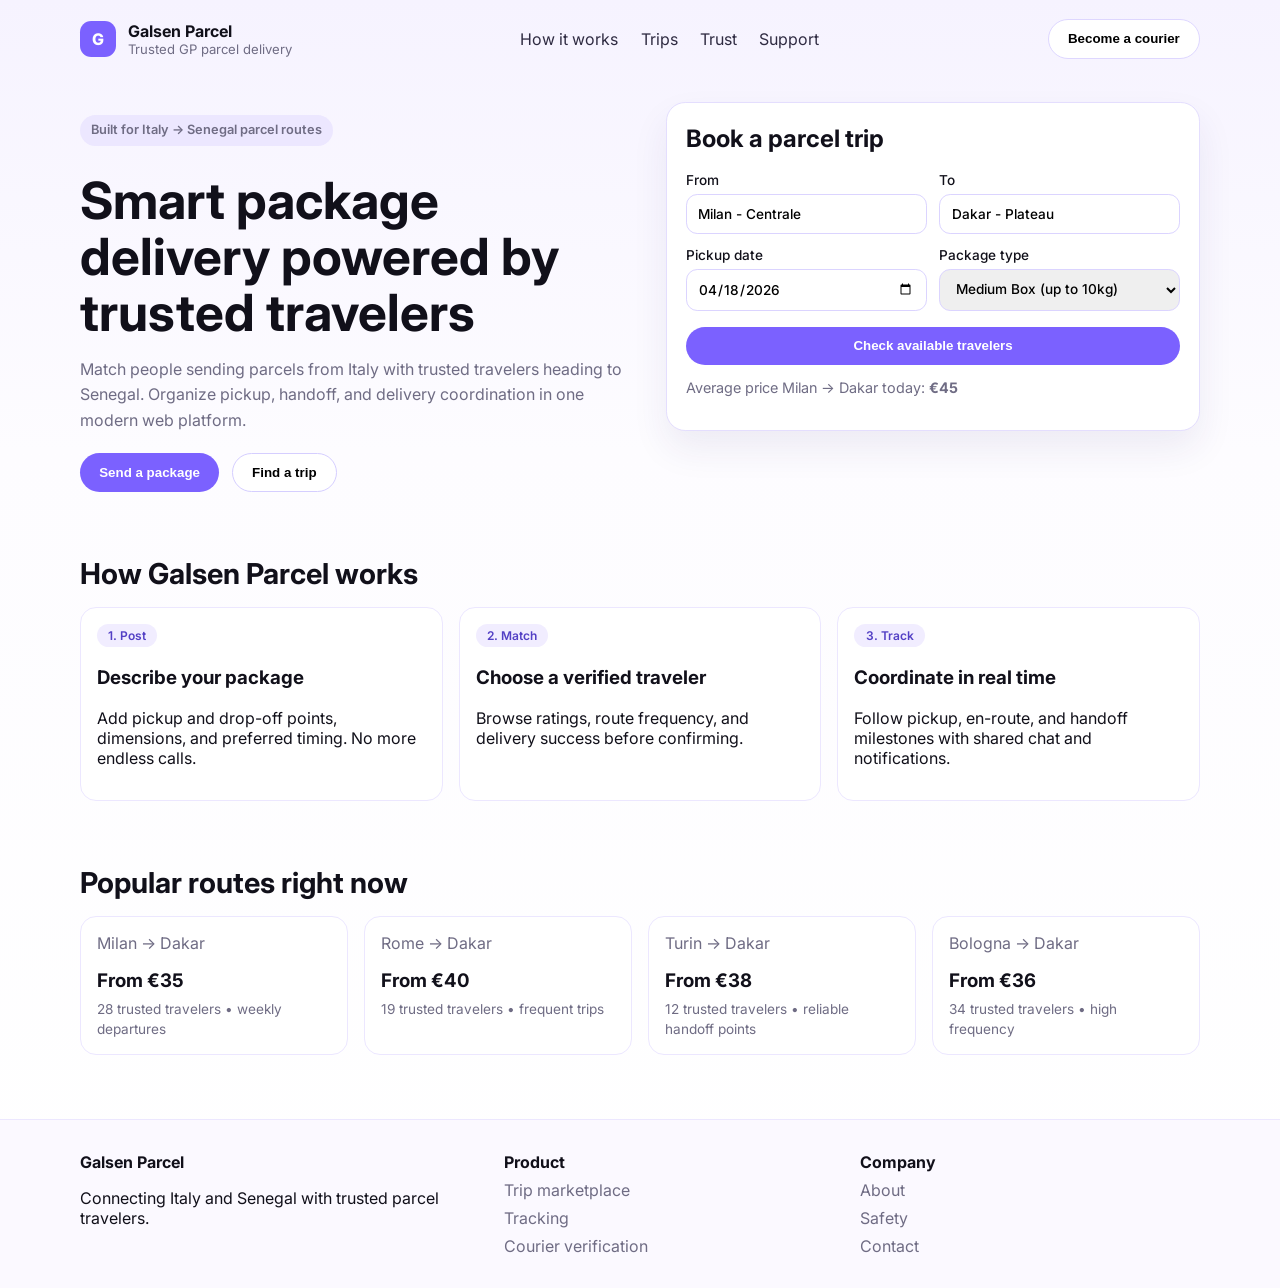
==== index.html @ b50c6c24 "Localize homepage for Galsen Parcel Italy-Senegal routes" ====
<!DOCTYPE html>
<html lang="en">
  <head>
    <meta charset="UTF-8" />
    <meta name="viewport" content="width=device-width, initial-scale=1.0" />
    <title>Galsen Parcel — Send Packages with Trusted Travelers</title>
    <link rel="preconnect" href="https://fonts.googleapis.com" />
    <link rel="preconnect" href="https://fonts.gstatic.com" crossorigin />
    <link
      href="https://fonts.googleapis.com/css2?family=Inter:wght@400;500;600;700;800&display=swap"
      rel="stylesheet"
    />
    <link rel="stylesheet" href="styles.css" />
  </head>
  <body>
    <header class="topbar wrapper">
      <div class="brand">
        <span class="brand-mark">G</span>
        <div>
          <p class="brand-name">Galsen Parcel</p>
          <p class="brand-sub">Trusted GP parcel delivery</p>
        </div>
      </div>
      <nav class="nav-links">
        <a href="#how">How it works</a>
        <a href="#trips">Trips</a>
        <a href="#trust">Trust</a>
        <a href="#footer">Support</a>
      </nav>
      <button class="ghost-btn">Become a courier</button>
    </header>

    <main>
      <section class="hero wrapper">
        <div class="hero-copy">
          <p class="eyebrow">Built for Italy → Senegal parcel routes</p>
          <h1>Smart package delivery powered by trusted travelers</h1>
          <p>
            Match people sending parcels from Italy with trusted travelers heading to Senegal. Organize pickup, handoff, and delivery coordination in one modern web platform.
          </p>
          <div class="hero-cta">
            <button class="primary-btn">Send a package</button>
            <button class="secondary-btn">Find a trip</button>
          </div>
        </div>

        <div class="search-card" id="trips">
          <h2>Book a parcel trip</h2>
          <div class="field-grid">
            <label>
              From
              <input value="Milan - Centrale" aria-label="Origin" />
            </label>
            <label>
              To
              <input value="Dakar - Plateau" aria-label="Destination" />
            </label>
            <label>
              Pickup date
              <input type="date" value="2026-04-18" aria-label="Pickup date" />
            </label>
            <label>
              Package type
              <select aria-label="Package type">
                <option>Medium Box (up to 10kg)</option>
                <option>Large Box (up to 20kg)</option>
                <option>Documents</option>
              </select>
            </label>
          </div>
          <button class="primary-btn full">Check available travelers</button>
          <p class="muted">
            Average price Milan → Dakar today: <strong>€45</strong>
          </p>
        </div>
      </section>

      <section class="wrapper" id="how">
        <h2 class="section-title">How Galsen Parcel works</h2>
        <div class="steps">
          <article class="card">
            <p class="chip">1. Post</p>
            <h3>Describe your package</h3>
            <p>
              Add pickup and drop-off points, dimensions, and preferred timing.
              No more endless calls.
            </p>
          </article>
          <article class="card">
            <p class="chip">2. Match</p>
            <h3>Choose a verified traveler</h3>
            <p>
              Browse ratings, route frequency, and delivery success before
              confirming.
            </p>
          </article>
          <article class="card">
            <p class="chip">3. Track</p>
            <h3>Coordinate in real time</h3>
            <p>
              Follow pickup, en-route, and handoff milestones with shared chat
              and notifications.
            </p>
          </article>
        </div>
      </section>

      <section class="wrapper" id="trust">
        <h2 class="section-title">Popular routes right now</h2>
        <div class="route-grid">
          <article class="route-card">
            <p>Milan → Dakar</p>
            <h3>From €35</h3>
            <span>28 trusted travelers • weekly departures</span>
          </article>
          <article class="route-card">
            <p>Rome → Dakar</p>
            <h3>From €40</h3>
            <span>19 trusted travelers • frequent trips</span>
          </article>
          <article class="route-card">
            <p>Turin → Dakar</p>
            <h3>From €38</h3>
            <span>12 trusted travelers • reliable handoff points</span>
          </article>
          <article class="route-card">
            <p>Bologna → Dakar</p>
            <h3>From €36</h3>
            <span>34 trusted travelers • high frequency</span>
          </article>
        </div>
      </section>
    </main>

    <footer id="footer">
      <div class="wrapper footer-grid">
        <div>
          <p class="brand-name">Galsen Parcel</p>
          <p>Connecting Italy and Senegal with trusted parcel travelers.</p>
        </div>
        <div>
          <p class="footer-title">Product</p>
          <a href="#">Trip marketplace</a>
          <a href="#">Tracking</a>
          <a href="#">Courier verification</a>
        </div>
        <div>
          <p class="footer-title">Company</p>
          <a href="#">About</a>
          <a href="#">Safety</a>
          <a href="#">Contact</a>
        </div>
      </div>
    </footer>
  </body>
</html>
---- styles.css ----
:root {
  --bg: #f6f3ff;
  --surface: #ffffff;
  --ink: #11101a;
  --muted: #6f6c84;
  --primary: #7b61ff;
  --primary-dark: #6247f7;
  --ring: #e8e2ff;
}

* {
  box-sizing: border-box;
}

body {
  margin: 0;
  font-family: 'Inter', sans-serif;
  background: linear-gradient(180deg, var(--bg) 0%, #fdfcff 35%, #ffffff 100%);
  color: var(--ink);
}

.wrapper {
  width: min(1120px, 92vw);
  margin: 0 auto;
}

.topbar {
  display: flex;
  align-items: center;
  justify-content: space-between;
  padding: 1.2rem 0;
}

.brand {
  display: flex;
  gap: 0.75rem;
  align-items: center;
}

.brand-mark {
  width: 2.25rem;
  height: 2.25rem;
  border-radius: 0.7rem;
  background: var(--primary);
  color: #fff;
  display: grid;
  place-items: center;
  font-weight: 800;
}

.brand-name {
  margin: 0;
  font-weight: 700;
}

.brand-sub {
  margin: 0;
  color: var(--muted);
  font-size: 0.82rem;
}

.nav-links {
  display: flex;
  gap: 1.4rem;
}

.nav-links a,
footer a {
  color: #2f2b42;
  text-decoration: none;
}

.ghost-btn,
.primary-btn,
.secondary-btn {
  border-radius: 999px;
  padding: 0.7rem 1.2rem;
  border: 0;
  font-weight: 600;
  cursor: pointer;
}

.ghost-btn {
  background: #fff;
  border: 1px solid #ded7ff;
}

.hero {
  display: grid;
  grid-template-columns: 1.1fr 1fr;
  gap: 2rem;
  align-items: start;
  margin-top: 1.5rem;
}

.eyebrow {
  display: inline-block;
  padding: 0.35rem 0.7rem;
  border-radius: 999px;
  background: #ece7ff;
  color: #4f3ec2;
  font-weight: 600;
  font-size: 0.8rem;
}

h1 {
  font-size: clamp(2rem, 4vw, 3.3rem);
  line-height: 1.1;
  margin: 0.8rem 0;
}

.hero-copy p {
  color: var(--muted);
  line-height: 1.6;
}

.hero-cta {
  display: flex;
  gap: 0.8rem;
  margin-top: 1.2rem;
}

.primary-btn {
  background: var(--primary);
  color: #fff;
}

.primary-btn:hover {
  background: var(--primary-dark);
}

.secondary-btn {
  background: #fff;
  border: 1px solid #d5ceff;
}

.search-card {
  background: var(--surface);
  border: 1px solid #e4defe;
  border-radius: 1.2rem;
  padding: 1.2rem;
  box-shadow: 0 18px 36px rgba(52, 32, 111, 0.08);
}

.search-card h2 {
  margin-top: 0.1rem;
}

.field-grid {
  display: grid;
  grid-template-columns: 1fr 1fr;
  gap: 0.8rem;
}

label {
  display: flex;
  flex-direction: column;
  gap: 0.35rem;
  font-weight: 500;
  font-size: 0.85rem;
}

input,
select {
  border: 1px solid #dbd4ff;
  border-radius: 0.7rem;
  padding: 0.7rem;
  font: inherit;
}

.full {
  width: 100%;
  margin-top: 1rem;
}

.muted {
  color: var(--muted);
  font-size: 0.9rem;
}

.section-title {
  margin: 4rem 0 1rem;
  font-size: 1.8rem;
}

.steps,
.route-grid,
.footer-grid {
  display: grid;
  gap: 1rem;
}

.steps {
  grid-template-columns: repeat(3, 1fr);
}

.card,
.route-card {
  background: #fff;
  border-radius: 1rem;
  border: 1px solid #ece7ff;
  padding: 1rem;
}

.chip {
  display: inline-block;
  margin: 0;
  background: #f1edff;
  color: #5340c5;
  border-radius: 999px;
  padding: 0.25rem 0.7rem;
  font-size: 0.75rem;
  font-weight: 600;
}

.route-grid {
  grid-template-columns: repeat(4, 1fr);
}

.route-card p {
  margin-top: 0;
  color: var(--muted);
}

.route-card h3 {
  margin: 0.4rem 0;
}

.route-card span {
  color: var(--muted);
  font-size: 0.85rem;
}

footer {
  margin-top: 4rem;
  border-top: 1px solid #ece7ff;
  background: #fbf9ff;
}

.footer-grid {
  padding: 2rem 0;
  grid-template-columns: 1.2fr 1fr 1fr;
}

.footer-grid a {
  display: block;
  margin-top: 0.5rem;
  color: var(--muted);
}

.footer-title {
  margin: 0;
  font-weight: 700;
}

@media (max-width: 980px) {
  .hero,
  .steps,
  .route-grid,
  .footer-grid {
    grid-template-columns: 1fr;
  }

  .nav-links,
  .ghost-btn {
    display: none;
  }

  .field-grid {
    grid-template-columns: 1fr;
  }
}
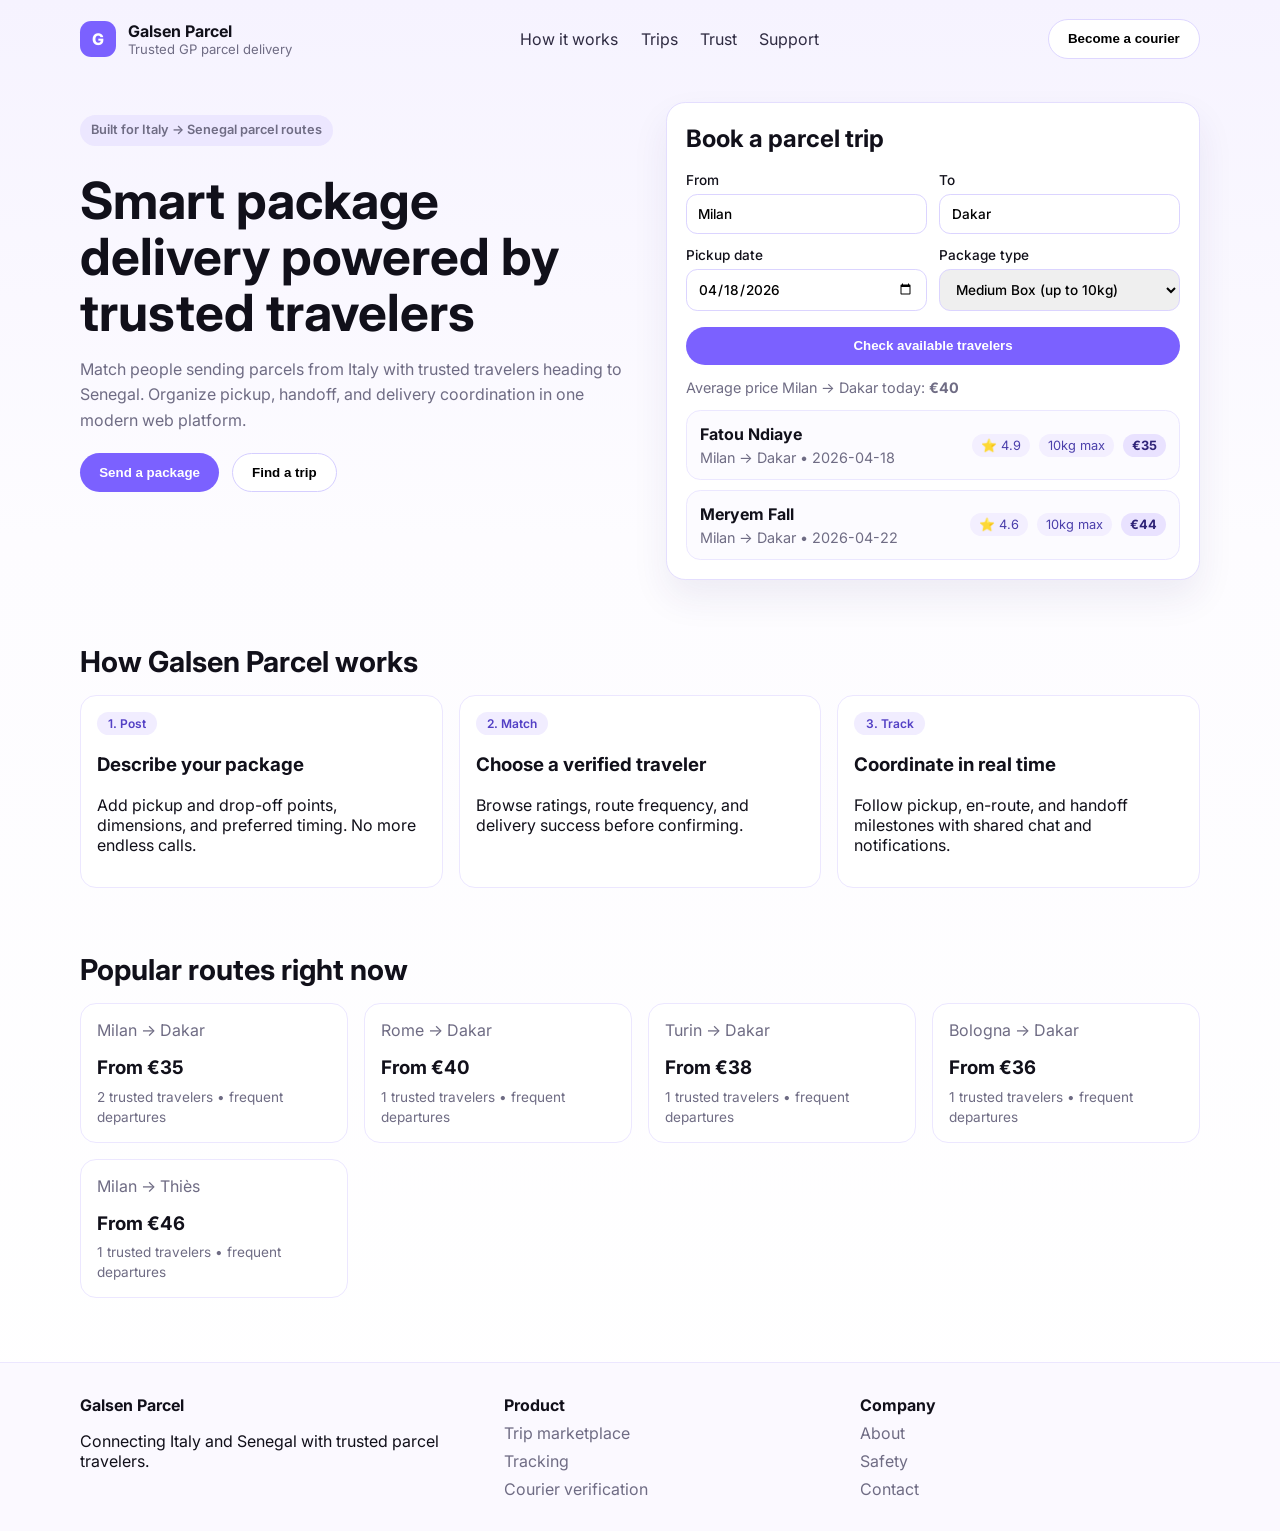
==== commit 8ceb6c33: "Fix route matching for station/area input variants" ====
--- a/index.html
+++ b/index.html
@@ -39,39 +39,43 @@
             Match people sending parcels from Italy with trusted travelers heading to Senegal. Organize pickup, handoff, and delivery coordination in one modern web platform.
           </p>
           <div class="hero-cta">
-            <button class="primary-btn">Send a package</button>
-            <button class="secondary-btn">Find a trip</button>
+            <button class="primary-btn" data-scroll-target="#trips">Send a package</button>
+            <button class="secondary-btn" data-scroll-target="#trust">Find a trip</button>
           </div>
         </div>
 
         <div class="search-card" id="trips">
           <h2>Book a parcel trip</h2>
-          <div class="field-grid">
-            <label>
-              From
-              <input value="Milan - Centrale" aria-label="Origin" />
-            </label>
-            <label>
-              To
-              <input value="Dakar - Plateau" aria-label="Destination" />
-            </label>
-            <label>
-              Pickup date
-              <input type="date" value="2026-04-18" aria-label="Pickup date" />
-            </label>
-            <label>
-              Package type
-              <select aria-label="Package type">
-                <option>Medium Box (up to 10kg)</option>
-                <option>Large Box (up to 20kg)</option>
-                <option>Documents</option>
-              </select>
-            </label>
-          </div>
-          <button class="primary-btn full">Check available travelers</button>
-          <p class="muted">
+          <form id="trip-search-form">
+            <div class="field-grid">
+              <label>
+                From
+                <input id="from" value="Milan" aria-label="Origin" />
+              </label>
+              <label>
+                To
+                <input id="to" value="Dakar" aria-label="Destination" />
+              </label>
+              <label>
+                Pickup date
+                <input id="pickup-date" type="date" value="2026-04-18" aria-label="Pickup date" />
+              </label>
+              <label>
+                Package type
+                <select id="package-type" aria-label="Package type">
+                  <option value="medium">Medium Box (up to 10kg)</option>
+                  <option value="large">Large Box (up to 20kg)</option>
+                  <option value="documents">Documents</option>
+                </select>
+              </label>
+            </div>
+            <button class="primary-btn full" type="submit">Check available travelers</button>
+          </form>
+          <p class="muted" id="average-price">
             Average price Milan → Dakar today: <strong>€45</strong>
           </p>
+
+          <div class="results" id="search-results" aria-live="polite"></div>
         </div>
       </section>
 
@@ -107,28 +111,7 @@
 
       <section class="wrapper" id="trust">
         <h2 class="section-title">Popular routes right now</h2>
-        <div class="route-grid">
-          <article class="route-card">
-            <p>Milan → Dakar</p>
-            <h3>From €35</h3>
-            <span>28 trusted travelers • weekly departures</span>
-          </article>
-          <article class="route-card">
-            <p>Rome → Dakar</p>
-            <h3>From €40</h3>
-            <span>19 trusted travelers • frequent trips</span>
-          </article>
-          <article class="route-card">
-            <p>Turin → Dakar</p>
-            <h3>From €38</h3>
-            <span>12 trusted travelers • reliable handoff points</span>
-          </article>
-          <article class="route-card">
-            <p>Bologna → Dakar</p>
-            <h3>From €36</h3>
-            <span>34 trusted travelers • high frequency</span>
-          </article>
-        </div>
+        <div class="route-grid" id="route-grid"></div>
       </section>
     </main>
 
@@ -152,5 +135,7 @@
         </div>
       </div>
     </footer>
+
+    <script src="script.js"></script>
   </body>
 </html>
--- a/styles.css
+++ b/styles.css
@@ -178,6 +178,64 @@
   font-size: 0.9rem;
 }
 
+.results {
+  display: grid;
+  gap: 0.65rem;
+  margin-top: 0.8rem;
+}
+
+.result-card {
+  display: flex;
+  justify-content: space-between;
+  gap: 0.8rem;
+  border: 1px solid #ebe7ff;
+  border-radius: 0.9rem;
+  padding: 0.8rem;
+  background: #fcfbff;
+}
+
+.result-card h3 {
+  margin: 0;
+  font-size: 1rem;
+}
+
+.result-card p {
+  margin: 0.3rem 0 0;
+  color: var(--muted);
+  font-size: 0.9rem;
+}
+
+.result-meta {
+  display: flex;
+  align-items: center;
+  gap: 0.6rem;
+  flex-wrap: wrap;
+  justify-content: flex-end;
+}
+
+.result-meta span {
+  border-radius: 999px;
+  padding: 0.25rem 0.55rem;
+  background: #f3efff;
+  font-size: 0.8rem;
+  color: #4b3fab;
+}
+
+.result-meta .price {
+  background: #e9e2ff;
+  color: #2f2378;
+  font-weight: 700;
+}
+
+.no-results {
+  margin: 0;
+  border: 1px dashed #d8cfff;
+  border-radius: 0.8rem;
+  padding: 0.7rem;
+  color: var(--muted);
+  font-size: 0.9rem;
+}
+
 .section-title {
   margin: 4rem 0 1rem;
   font-size: 1.8rem;
@@ -269,4 +327,12 @@
   .field-grid {
     grid-template-columns: 1fr;
   }
-}
+
+  .result-card {
+    flex-direction: column;
+  }
+
+  .result-meta {
+    justify-content: flex-start;
+  }
+}
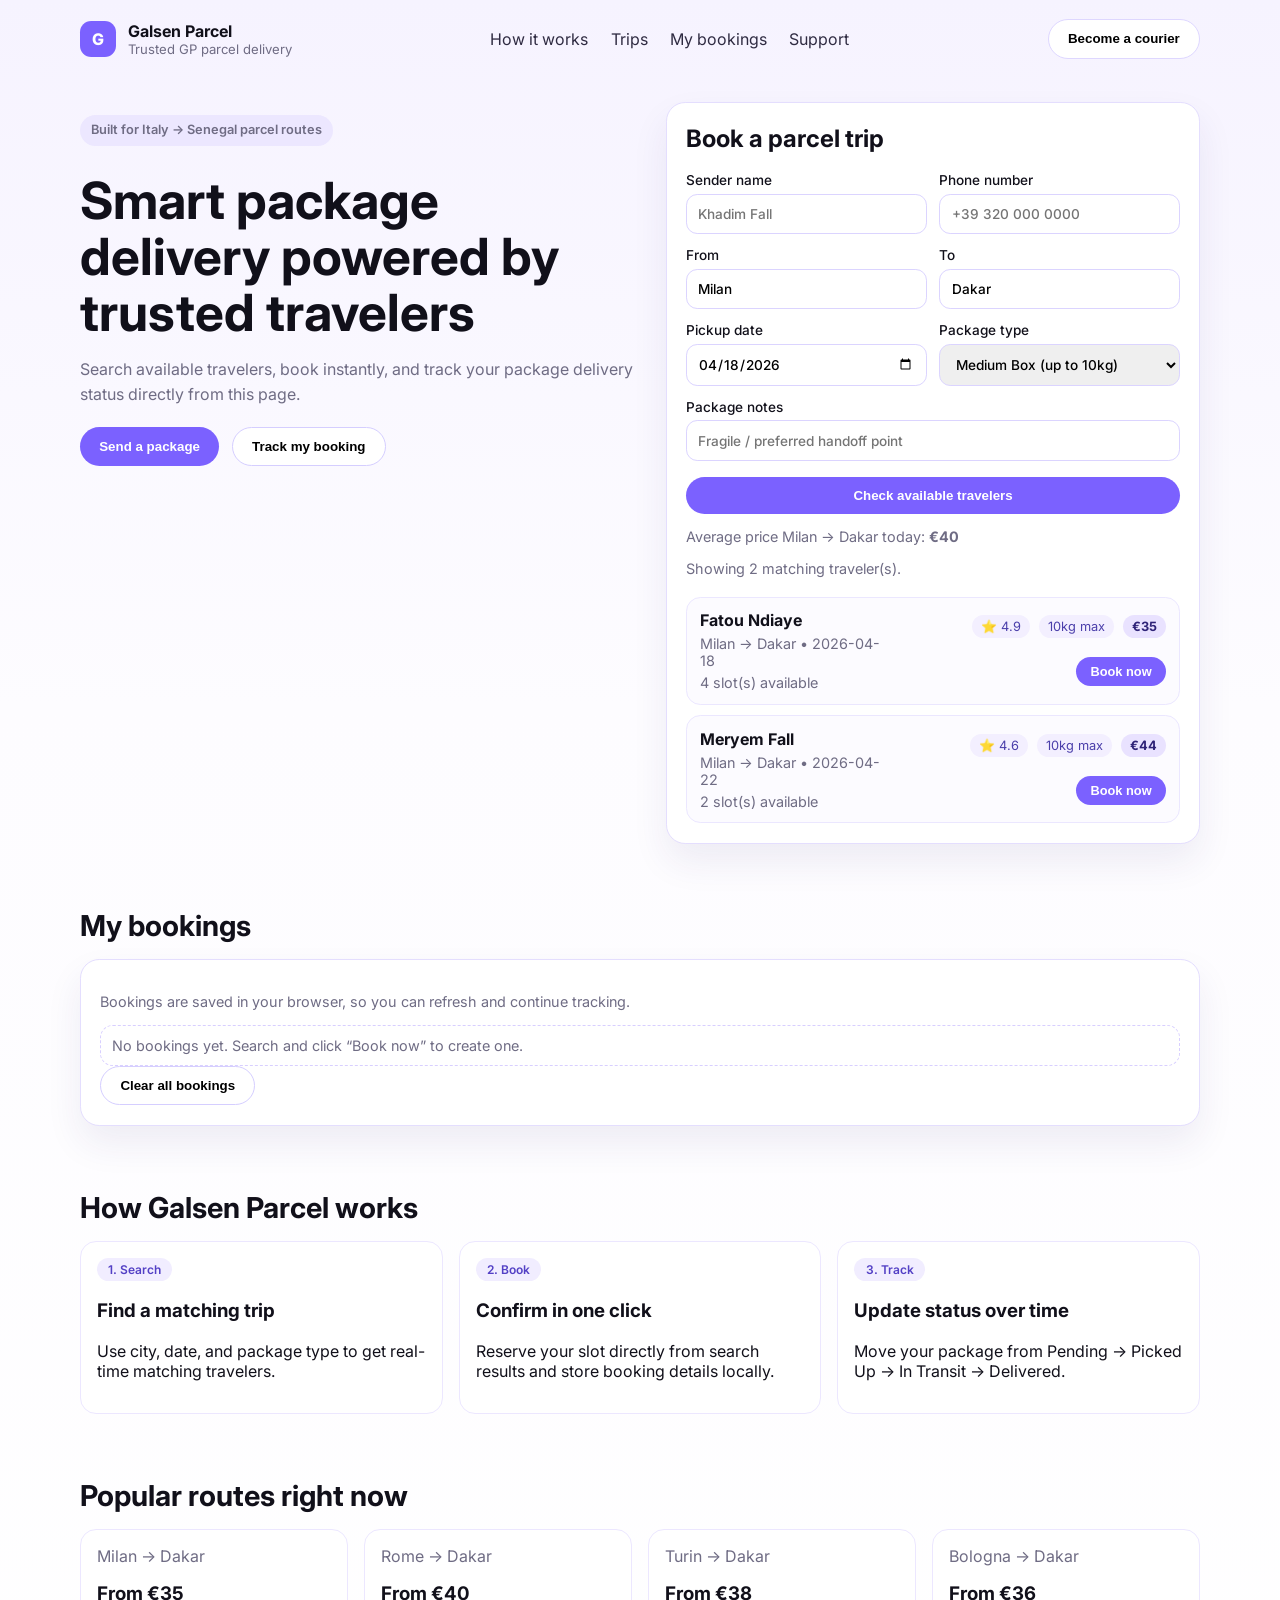
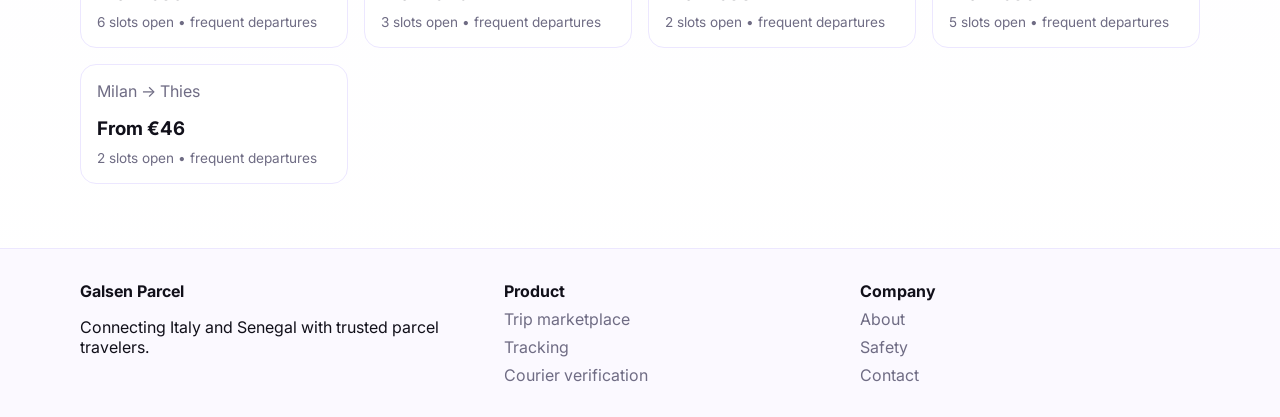
==== commit e1e4e180: "Implement full client-side booking and tracking flow" ====
--- a/index.html
+++ b/index.html
@@ -4,13 +4,26 @@
     <meta charset="UTF-8" />
     <meta name="viewport" content="width=device-width, initial-scale=1.0" />
     <title>Galsen Parcel — Send Packages with Trusted Travelers</title>
+    <script>
+      (function ensureTrailingSlashForStaticHosting() {
+        const { pathname, search, hash } = window.location;
+        const hasFileExtension = /\.[a-z0-9]+$/i.test(pathname);
+        if (!pathname.endsWith('/') && !hasFileExtension) {
+          window.location.replace(`${pathname}/${search}${hash}`);
+        }
+      })();
+    </script>
+    <link
+      rel="icon"
+      href="data:image/svg+xml,%3Csvg xmlns='http://www.w3.org/2000/svg' viewBox='0 0 64 64'%3E%3Crect width='64' height='64' rx='14' fill='%237b61ff'/%3E%3Ctext x='50%25' y='55%25' text-anchor='middle' font-size='34' font-family='Arial' fill='white'%3EG%3C/text%3E%3C/svg%3E"
+    />
     <link rel="preconnect" href="https://fonts.googleapis.com" />
     <link rel="preconnect" href="https://fonts.gstatic.com" crossorigin />
     <link
       href="https://fonts.googleapis.com/css2?family=Inter:wght@400;500;600;700;800&display=swap"
       rel="stylesheet"
     />
-    <link rel="stylesheet" href="styles.css" />
+    <link rel="stylesheet" href="./styles.css" />
   </head>
   <body>
     <header class="topbar wrapper">
@@ -24,10 +37,10 @@
       <nav class="nav-links">
         <a href="#how">How it works</a>
         <a href="#trips">Trips</a>
-        <a href="#trust">Trust</a>
+        <a href="#dashboard">My bookings</a>
         <a href="#footer">Support</a>
       </nav>
-      <button class="ghost-btn">Become a courier</button>
+      <button class="ghost-btn" data-scroll-target="#trips">Become a courier</button>
     </header>
 
     <main>
@@ -36,11 +49,11 @@
           <p class="eyebrow">Built for Italy → Senegal parcel routes</p>
           <h1>Smart package delivery powered by trusted travelers</h1>
           <p>
-            Match people sending parcels from Italy with trusted travelers heading to Senegal. Organize pickup, handoff, and delivery coordination in one modern web platform.
+            Search available travelers, book instantly, and track your package delivery status directly from this page.
           </p>
           <div class="hero-cta">
             <button class="primary-btn" data-scroll-target="#trips">Send a package</button>
-            <button class="secondary-btn" data-scroll-target="#trust">Find a trip</button>
+            <button class="secondary-btn" data-scroll-target="#dashboard">Track my booking</button>
           </div>
         </div>
 
@@ -49,16 +62,24 @@
           <form id="trip-search-form">
             <div class="field-grid">
               <label>
+                Sender name
+                <input id="sender-name" placeholder="Khadim Fall" aria-label="Sender name" required />
+              </label>
+              <label>
+                Phone number
+                <input id="sender-phone" placeholder="+39 320 000 0000" aria-label="Phone number" required />
+              </label>
+              <label>
                 From
-                <input id="from" value="Milan" aria-label="Origin" />
+                <input id="from" value="Milan" aria-label="Origin" required />
               </label>
               <label>
                 To
-                <input id="to" value="Dakar" aria-label="Destination" />
+                <input id="to" value="Dakar" aria-label="Destination" required />
               </label>
               <label>
                 Pickup date
-                <input id="pickup-date" type="date" value="2026-04-18" aria-label="Pickup date" />
+                <input id="pickup-date" type="date" value="2026-04-18" aria-label="Pickup date" required />
               </label>
               <label>
                 Package type
@@ -68,14 +89,27 @@
                   <option value="documents">Documents</option>
                 </select>
               </label>
+              <label class="full-width">
+                Package notes
+                <input id="package-note" placeholder="Fragile / preferred handoff point" aria-label="Package notes" />
+              </label>
             </div>
             <button class="primary-btn full" type="submit">Check available travelers</button>
           </form>
           <p class="muted" id="average-price">
             Average price Milan → Dakar today: <strong>€45</strong>
           </p>
+          <p class="feedback" id="feedback-message" aria-live="polite"></p>
+          <div class="results" id="search-results" aria-live="polite"></div>
+        </div>
+      </section>
 
-          <div class="results" id="search-results" aria-live="polite"></div>
+      <section class="wrapper" id="dashboard">
+        <h2 class="section-title">My bookings</h2>
+        <div class="dashboard-card">
+          <p class="muted">Bookings are saved in your browser, so you can refresh and continue tracking.</p>
+          <div id="bookings-list" class="bookings-list"></div>
+          <button id="clear-bookings" class="secondary-btn" type="button">Clear all bookings</button>
         </div>
       </section>
 
@@ -83,28 +117,19 @@
         <h2 class="section-title">How Galsen Parcel works</h2>
         <div class="steps">
           <article class="card">
-            <p class="chip">1. Post</p>
-            <h3>Describe your package</h3>
-            <p>
-              Add pickup and drop-off points, dimensions, and preferred timing.
-              No more endless calls.
-            </p>
+            <p class="chip">1. Search</p>
+            <h3>Find a matching trip</h3>
+            <p>Use city, date, and package type to get real-time matching travelers.</p>
           </article>
           <article class="card">
-            <p class="chip">2. Match</p>
-            <h3>Choose a verified traveler</h3>
-            <p>
-              Browse ratings, route frequency, and delivery success before
-              confirming.
-            </p>
+            <p class="chip">2. Book</p>
+            <h3>Confirm in one click</h3>
+            <p>Reserve your slot directly from search results and store booking details locally.</p>
           </article>
           <article class="card">
             <p class="chip">3. Track</p>
-            <h3>Coordinate in real time</h3>
-            <p>
-              Follow pickup, en-route, and handoff milestones with shared chat
-              and notifications.
-            </p>
+            <h3>Update status over time</h3>
+            <p>Move your package from Pending → Picked Up → In Transit → Delivered.</p>
           </article>
         </div>
       </section>
@@ -123,8 +148,8 @@
         </div>
         <div>
           <p class="footer-title">Product</p>
-          <a href="#">Trip marketplace</a>
-          <a href="#">Tracking</a>
+          <a href="#trips">Trip marketplace</a>
+          <a href="#dashboard">Tracking</a>
           <a href="#">Courier verification</a>
         </div>
         <div>
@@ -136,6 +161,6 @@
       </div>
     </footer>
 
-    <script src="script.js"></script>
+    <script src="./script.js"></script>
   </body>
 </html>
--- a/styles.css
+++ b/styles.css
@@ -5,7 +5,6 @@
   --muted: #6f6c84;
   --primary: #7b61ff;
   --primary-dark: #6247f7;
-  --ring: #e8e2ff;
 }
 
 * {
@@ -80,6 +79,11 @@
   cursor: pointer;
 }
 
+.small {
+  padding: 0.45rem 0.9rem;
+  font-size: 0.8rem;
+}
+
 .ghost-btn {
   background: #fff;
   border: 1px solid #ded7ff;
@@ -134,7 +138,13 @@
   border: 1px solid #d5ceff;
 }
 
-.search-card {
+button:disabled {
+  opacity: 0.6;
+  cursor: not-allowed;
+}
+
+.search-card,
+.dashboard-card {
   background: var(--surface);
   border: 1px solid #e4defe;
   border-radius: 1.2rem;
@@ -150,6 +160,10 @@
   display: grid;
   grid-template-columns: 1fr 1fr;
   gap: 0.8rem;
+}
+
+.full-width {
+  grid-column: 1 / -1;
 }
 
 label {
@@ -178,13 +192,33 @@
   font-size: 0.9rem;
 }
 
-.results {
+.feedback {
+  margin-top: 0.5rem;
+  font-size: 0.9rem;
+  min-height: 1.4rem;
+}
+
+.feedback.success {
+  color: #1f7d32;
+}
+
+.feedback.error {
+  color: #c62828;
+}
+
+.feedback.neutral {
+  color: var(--muted);
+}
+
+.results,
+.bookings-list {
   display: grid;
   gap: 0.65rem;
   margin-top: 0.8rem;
 }
 
-.result-card {
+.result-card,
+.booking-card {
   display: flex;
   justify-content: space-between;
   gap: 0.8rem;
@@ -194,18 +228,21 @@
   background: #fcfbff;
 }
 
-.result-card h3 {
+.result-card h3,
+.booking-card h3 {
   margin: 0;
   font-size: 1rem;
 }
 
-.result-card p {
+.result-card p,
+.booking-card p {
   margin: 0.3rem 0 0;
   color: var(--muted);
   font-size: 0.9rem;
 }
 
-.result-meta {
+.result-meta,
+.booking-actions {
   display: flex;
   align-items: center;
   gap: 0.6rem;
@@ -213,7 +250,8 @@
   justify-content: flex-end;
 }
 
-.result-meta span {
+.result-meta span,
+.status-tag {
   border-radius: 999px;
   padding: 0.25rem 0.55rem;
   background: #f3efff;
@@ -225,6 +263,27 @@
   background: #e9e2ff;
   color: #2f2378;
   font-weight: 700;
+}
+
+.status-pending {
+  background: #fff8e1;
+  color: #8d6e00;
+}
+
+.status-picked-up,
+.status-in-transit {
+  background: #e3f2fd;
+  color: #1565c0;
+}
+
+.status-delivered {
+  background: #e8f5e9;
+  color: #2e7d32;
+}
+
+.status-canceled {
+  background: #ffebee;
+  color: #c62828;
 }
 
 .no-results {
@@ -315,7 +374,8 @@
   .hero,
   .steps,
   .route-grid,
-  .footer-grid {
+  .footer-grid,
+  .field-grid {
     grid-template-columns: 1fr;
   }
 
@@ -324,15 +384,17 @@
     display: none;
   }
 
-  .field-grid {
-    grid-template-columns: 1fr;
+  .full-width {
+    grid-column: auto;
   }
 
-  .result-card {
+  .result-card,
+  .booking-card {
     flex-direction: column;
   }
 
-  .result-meta {
+  .result-meta,
+  .booking-actions {
     justify-content: flex-start;
   }
 }
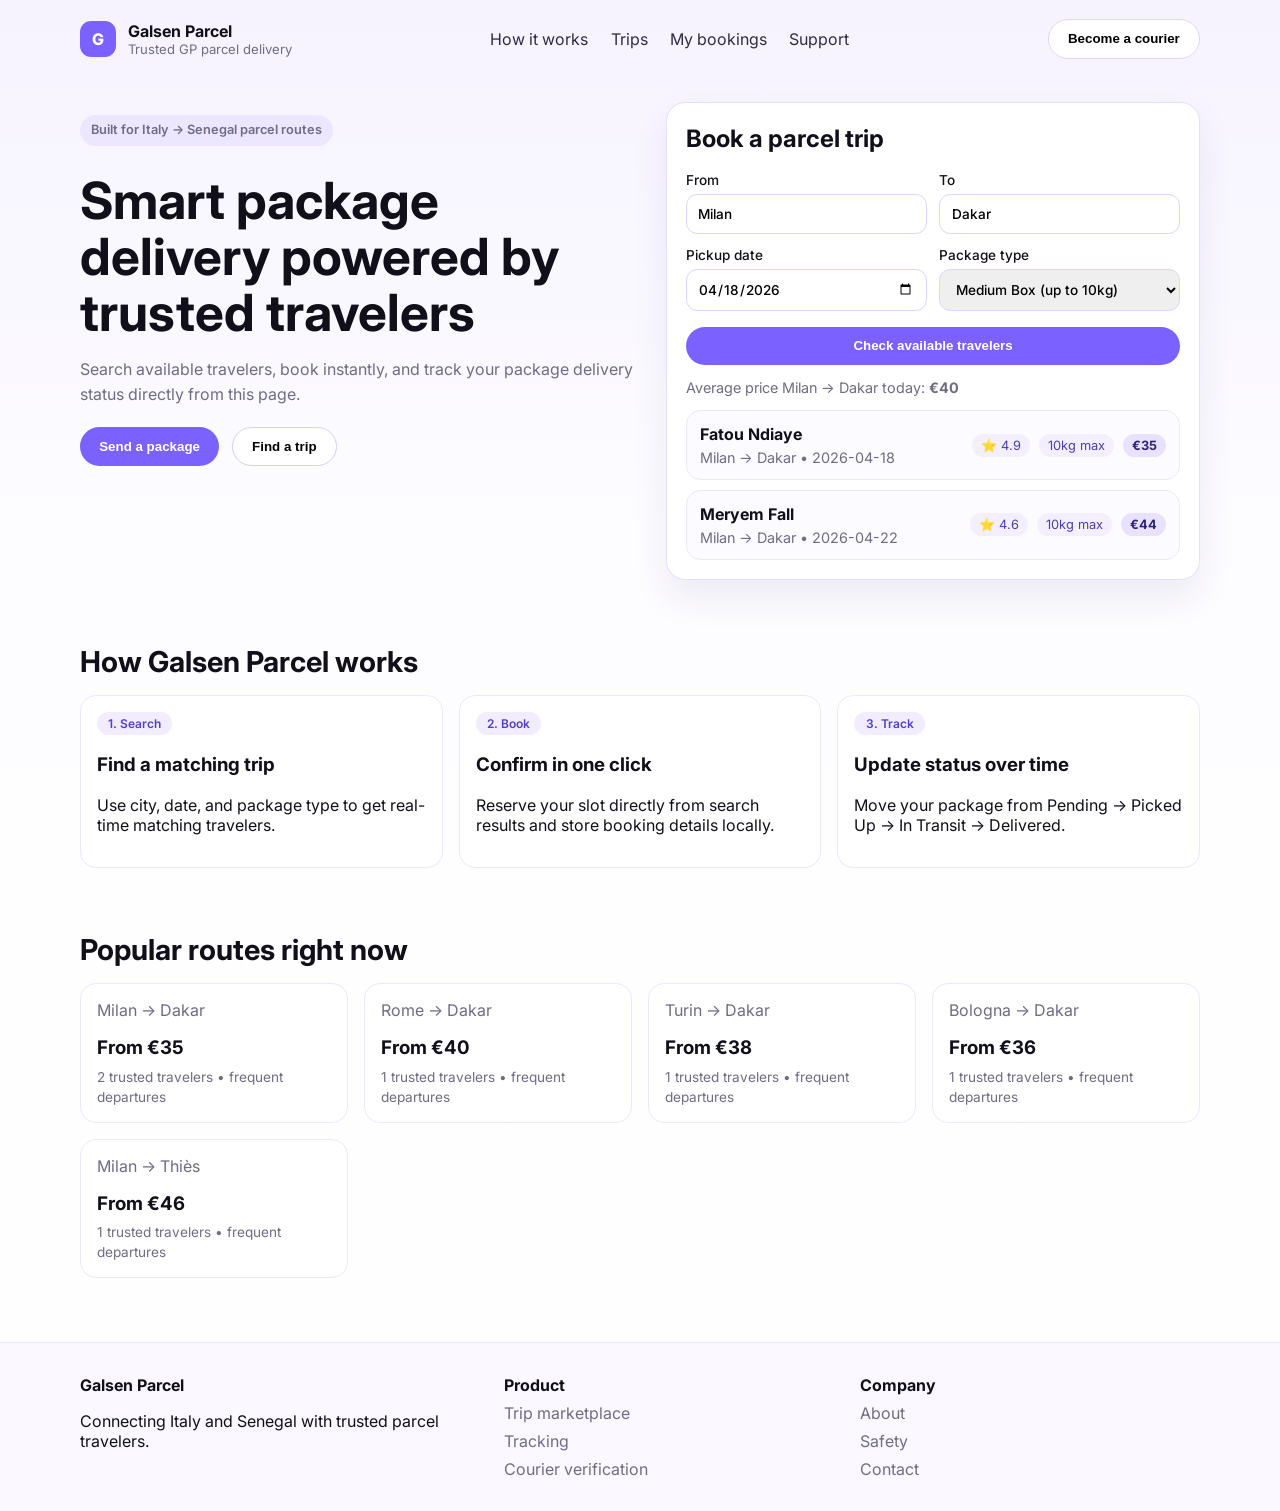
==== commit 67258263: "Merge branch 'main' into codex/make-website-dynamic-and-functional-bdjg58" ====
--- a/index.html
+++ b/index.html
@@ -13,10 +13,7 @@
         }
       })();
     </script>
-    <link
-      rel="icon"
-      href="data:image/svg+xml,%3Csvg xmlns='http://www.w3.org/2000/svg' viewBox='0 0 64 64'%3E%3Crect width='64' height='64' rx='14' fill='%237b61ff'/%3E%3Ctext x='50%25' y='55%25' text-anchor='middle' font-size='34' font-family='Arial' fill='white'%3EG%3C/text%3E%3C/svg%3E"
-    />
+    <link rel="icon" href="data:image/svg+xml,%3Csvg xmlns='http://www.w3.org/2000/svg' viewBox='0 0 64 64'%3E%3Crect width='64' height='64' rx='14' fill='%237b61ff'/%3E%3Ctext x='50%25' y='55%25' text-anchor='middle' font-size='34' font-family='Arial' fill='white'%3EG%3C/text%3E%3C/svg%3E" />
     <link rel="preconnect" href="https://fonts.googleapis.com" />
     <link rel="preconnect" href="https://fonts.gstatic.com" crossorigin />
     <link
@@ -53,7 +50,7 @@
           </p>
           <div class="hero-cta">
             <button class="primary-btn" data-scroll-target="#trips">Send a package</button>
-            <button class="secondary-btn" data-scroll-target="#dashboard">Track my booking</button>
+            <button class="secondary-btn" data-scroll-target="#trust">Find a trip</button>
           </div>
         </div>
 
@@ -62,24 +59,16 @@
           <form id="trip-search-form">
             <div class="field-grid">
               <label>
-                Sender name
-                <input id="sender-name" placeholder="Khadim Fall" aria-label="Sender name" required />
-              </label>
-              <label>
-                Phone number
-                <input id="sender-phone" placeholder="+39 320 000 0000" aria-label="Phone number" required />
-              </label>
-              <label>
                 From
-                <input id="from" value="Milan" aria-label="Origin" required />
+                <input id="from" value="Milan" aria-label="Origin" />
               </label>
               <label>
                 To
-                <input id="to" value="Dakar" aria-label="Destination" required />
+                <input id="to" value="Dakar" aria-label="Destination" />
               </label>
               <label>
                 Pickup date
-                <input id="pickup-date" type="date" value="2026-04-18" aria-label="Pickup date" required />
+                <input id="pickup-date" type="date" value="2026-04-18" aria-label="Pickup date" />
               </label>
               <label>
                 Package type
@@ -89,27 +78,14 @@
                   <option value="documents">Documents</option>
                 </select>
               </label>
-              <label class="full-width">
-                Package notes
-                <input id="package-note" placeholder="Fragile / preferred handoff point" aria-label="Package notes" />
-              </label>
             </div>
             <button class="primary-btn full" type="submit">Check available travelers</button>
           </form>
           <p class="muted" id="average-price">
             Average price Milan → Dakar today: <strong>€45</strong>
           </p>
-          <p class="feedback" id="feedback-message" aria-live="polite"></p>
+
           <div class="results" id="search-results" aria-live="polite"></div>
-        </div>
-      </section>
-
-      <section class="wrapper" id="dashboard">
-        <h2 class="section-title">My bookings</h2>
-        <div class="dashboard-card">
-          <p class="muted">Bookings are saved in your browser, so you can refresh and continue tracking.</p>
-          <div id="bookings-list" class="bookings-list"></div>
-          <button id="clear-bookings" class="secondary-btn" type="button">Clear all bookings</button>
         </div>
       </section>
 
--- a/styles.css
+++ b/styles.css
@@ -192,33 +192,13 @@
   font-size: 0.9rem;
 }
 
-.feedback {
-  margin-top: 0.5rem;
-  font-size: 0.9rem;
-  min-height: 1.4rem;
-}
-
-.feedback.success {
-  color: #1f7d32;
-}
-
-.feedback.error {
-  color: #c62828;
-}
-
-.feedback.neutral {
-  color: var(--muted);
-}
-
-.results,
-.bookings-list {
+.results {
   display: grid;
   gap: 0.65rem;
   margin-top: 0.8rem;
 }
 
-.result-card,
-.booking-card {
+.result-card {
   display: flex;
   justify-content: space-between;
   gap: 0.8rem;
@@ -228,21 +208,18 @@
   background: #fcfbff;
 }
 
-.result-card h3,
-.booking-card h3 {
+.result-card h3 {
   margin: 0;
   font-size: 1rem;
 }
 
-.result-card p,
-.booking-card p {
+.result-card p {
   margin: 0.3rem 0 0;
   color: var(--muted);
   font-size: 0.9rem;
 }
 
-.result-meta,
-.booking-actions {
+.result-meta {
   display: flex;
   align-items: center;
   gap: 0.6rem;
@@ -250,8 +227,7 @@
   justify-content: flex-end;
 }
 
-.result-meta span,
-.status-tag {
+.result-meta span {
   border-radius: 999px;
   padding: 0.25rem 0.55rem;
   background: #f3efff;
@@ -263,27 +239,6 @@
   background: #e9e2ff;
   color: #2f2378;
   font-weight: 700;
-}
-
-.status-pending {
-  background: #fff8e1;
-  color: #8d6e00;
-}
-
-.status-picked-up,
-.status-in-transit {
-  background: #e3f2fd;
-  color: #1565c0;
-}
-
-.status-delivered {
-  background: #e8f5e9;
-  color: #2e7d32;
-}
-
-.status-canceled {
-  background: #ffebee;
-  color: #c62828;
 }
 
 .no-results {
@@ -397,4 +352,12 @@
   .booking-actions {
     justify-content: flex-start;
   }
-}
+
+  .result-card {
+    flex-direction: column;
+  }
+
+  .result-meta {
+    justify-content: flex-start;
+  }
+}
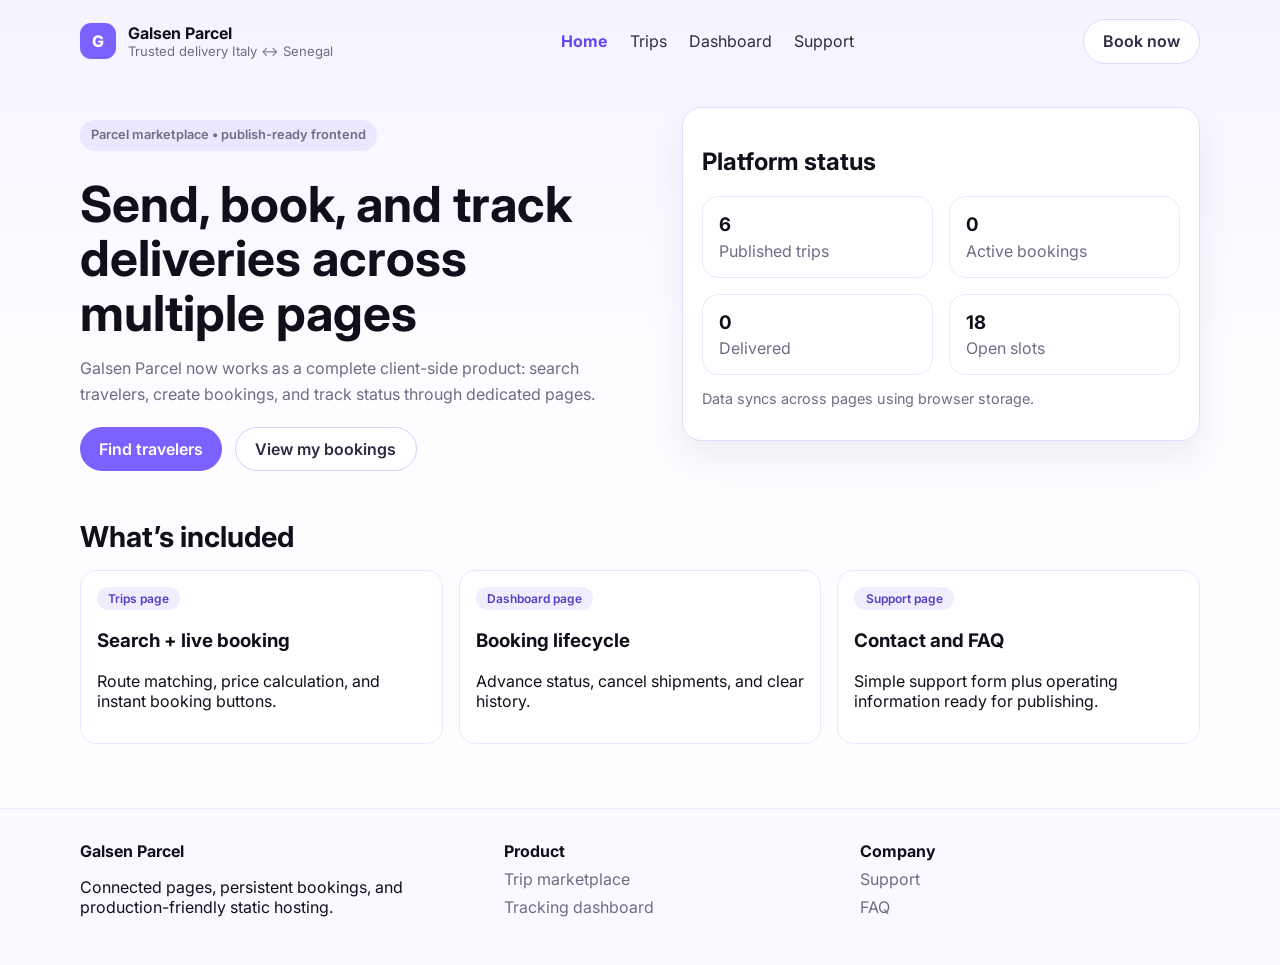
==== commit 5db34577: "Build publish-ready multi-page parcel web app" ====
--- a/index.html
+++ b/index.html
@@ -3,7 +3,7 @@
   <head>
     <meta charset="UTF-8" />
     <meta name="viewport" content="width=device-width, initial-scale=1.0" />
-    <title>Galsen Parcel — Send Packages with Trusted Travelers</title>
+    <title>Galsen Parcel — Home</title>
     <script>
       (function ensureTrailingSlashForStaticHosting() {
         const { pathname, search, hash } = window.location;
@@ -13,7 +13,10 @@
         }
       })();
     </script>
-    <link rel="icon" href="data:image/svg+xml,%3Csvg xmlns='http://www.w3.org/2000/svg' viewBox='0 0 64 64'%3E%3Crect width='64' height='64' rx='14' fill='%237b61ff'/%3E%3Ctext x='50%25' y='55%25' text-anchor='middle' font-size='34' font-family='Arial' fill='white'%3EG%3C/text%3E%3C/svg%3E" />
+    <link
+      rel="icon"
+      href="data:image/svg+xml,%3Csvg xmlns='http://www.w3.org/2000/svg' viewBox='0 0 64 64'%3E%3Crect width='64' height='64' rx='14' fill='%237b61ff'/%3E%3Ctext x='50%25' y='55%25' text-anchor='middle' font-size='34' font-family='Arial' fill='white'%3EG%3C/text%3E%3C/svg%3E"
+    />
     <link rel="preconnect" href="https://fonts.googleapis.com" />
     <link rel="preconnect" href="https://fonts.gstatic.com" crossorigin />
     <link
@@ -22,97 +25,65 @@
     />
     <link rel="stylesheet" href="./styles.css" />
   </head>
-  <body>
+  <body data-page="home">
     <header class="topbar wrapper">
       <div class="brand">
         <span class="brand-mark">G</span>
         <div>
           <p class="brand-name">Galsen Parcel</p>
-          <p class="brand-sub">Trusted GP parcel delivery</p>
+          <p class="brand-sub">Trusted delivery Italy ↔ Senegal</p>
         </div>
       </div>
       <nav class="nav-links">
-        <a href="#how">How it works</a>
-        <a href="#trips">Trips</a>
-        <a href="#dashboard">My bookings</a>
-        <a href="#footer">Support</a>
+        <a href="./index.html" class="active">Home</a>
+        <a href="./trips.html">Trips</a>
+        <a href="./dashboard.html">Dashboard</a>
+        <a href="./support.html">Support</a>
       </nav>
-      <button class="ghost-btn" data-scroll-target="#trips">Become a courier</button>
+      <a class="ghost-btn" href="./trips.html">Book now</a>
     </header>
 
     <main>
       <section class="hero wrapper">
         <div class="hero-copy">
-          <p class="eyebrow">Built for Italy → Senegal parcel routes</p>
-          <h1>Smart package delivery powered by trusted travelers</h1>
+          <p class="eyebrow">Parcel marketplace • publish-ready frontend</p>
+          <h1>Send, book, and track deliveries across multiple pages</h1>
           <p>
-            Search available travelers, book instantly, and track your package delivery status directly from this page.
+            Galsen Parcel now works as a complete client-side product: search travelers,
+            create bookings, and track status through dedicated pages.
           </p>
           <div class="hero-cta">
-            <button class="primary-btn" data-scroll-target="#trips">Send a package</button>
-            <button class="secondary-btn" data-scroll-target="#trust">Find a trip</button>
+            <a class="primary-btn" href="./trips.html">Find travelers</a>
+            <a class="secondary-btn" href="./dashboard.html">View my bookings</a>
           </div>
         </div>
 
-        <div class="search-card" id="trips">
-          <h2>Book a parcel trip</h2>
-          <form id="trip-search-form">
-            <div class="field-grid">
-              <label>
-                From
-                <input id="from" value="Milan" aria-label="Origin" />
-              </label>
-              <label>
-                To
-                <input id="to" value="Dakar" aria-label="Destination" />
-              </label>
-              <label>
-                Pickup date
-                <input id="pickup-date" type="date" value="2026-04-18" aria-label="Pickup date" />
-              </label>
-              <label>
-                Package type
-                <select id="package-type" aria-label="Package type">
-                  <option value="medium">Medium Box (up to 10kg)</option>
-                  <option value="large">Large Box (up to 20kg)</option>
-                  <option value="documents">Documents</option>
-                </select>
-              </label>
-            </div>
-            <button class="primary-btn full" type="submit">Check available travelers</button>
-          </form>
-          <p class="muted" id="average-price">
-            Average price Milan → Dakar today: <strong>€45</strong>
-          </p>
-
-          <div class="results" id="search-results" aria-live="polite"></div>
+        <div class="search-card">
+          <h2>Platform status</h2>
+          <div class="stats-grid" id="home-stats"></div>
+          <p class="muted">Data syncs across pages using browser storage.</p>
         </div>
       </section>
 
       <section class="wrapper" id="how">
-        <h2 class="section-title">How Galsen Parcel works</h2>
+        <h2 class="section-title">What’s included</h2>
         <div class="steps">
           <article class="card">
-            <p class="chip">1. Search</p>
-            <h3>Find a matching trip</h3>
-            <p>Use city, date, and package type to get real-time matching travelers.</p>
+            <p class="chip">Trips page</p>
+            <h3>Search + live booking</h3>
+            <p>Route matching, price calculation, and instant booking buttons.</p>
           </article>
           <article class="card">
-            <p class="chip">2. Book</p>
-            <h3>Confirm in one click</h3>
-            <p>Reserve your slot directly from search results and store booking details locally.</p>
+            <p class="chip">Dashboard page</p>
+            <h3>Booking lifecycle</h3>
+            <p>Advance status, cancel shipments, and clear history.</p>
           </article>
           <article class="card">
-            <p class="chip">3. Track</p>
-            <h3>Update status over time</h3>
-            <p>Move your package from Pending → Picked Up → In Transit → Delivered.</p>
+            <p class="chip">Support page</p>
+            <h3>Contact and FAQ</h3>
+            <p>Simple support form plus operating information ready for publishing.</p>
           </article>
         </div>
-      </section>
-
-      <section class="wrapper" id="trust">
-        <h2 class="section-title">Popular routes right now</h2>
-        <div class="route-grid" id="route-grid"></div>
       </section>
     </main>
 
@@ -120,19 +91,17 @@
       <div class="wrapper footer-grid">
         <div>
           <p class="brand-name">Galsen Parcel</p>
-          <p>Connecting Italy and Senegal with trusted parcel travelers.</p>
+          <p>Connected pages, persistent bookings, and production-friendly static hosting.</p>
         </div>
         <div>
           <p class="footer-title">Product</p>
-          <a href="#trips">Trip marketplace</a>
-          <a href="#dashboard">Tracking</a>
-          <a href="#">Courier verification</a>
+          <a href="./trips.html">Trip marketplace</a>
+          <a href="./dashboard.html">Tracking dashboard</a>
         </div>
         <div>
           <p class="footer-title">Company</p>
-          <a href="#">About</a>
-          <a href="#">Safety</a>
-          <a href="#">Contact</a>
+          <a href="./support.html">Support</a>
+          <a href="./support.html#faq">FAQ</a>
         </div>
       </div>
     </footer>
--- a/styles.css
+++ b/styles.css
@@ -69,6 +69,11 @@
   text-decoration: none;
 }
 
+.nav-links .active {
+  color: var(--primary-dark);
+  font-weight: 700;
+}
+
 .ghost-btn,
 .primary-btn,
 .secondary-btn {
@@ -77,6 +82,10 @@
   border: 0;
   font-weight: 600;
   cursor: pointer;
+  text-decoration: none;
+  display: inline-flex;
+  align-items: center;
+  justify-content: center;
 }
 
 .small {
@@ -87,6 +96,27 @@
 .ghost-btn {
   background: #fff;
   border: 1px solid #ded7ff;
+  color: #2f2b42;
+}
+
+.primary-btn {
+  background: var(--primary);
+  color: #fff;
+}
+
+.primary-btn:hover {
+  background: var(--primary-dark);
+}
+
+.secondary-btn {
+  background: #fff;
+  border: 1px solid #d5ceff;
+  color: #2f2b42;
+}
+
+button:disabled {
+  opacity: 0.6;
+  cursor: not-allowed;
 }
 
 .hero {
@@ -107,12 +137,17 @@
   font-size: 0.8rem;
 }
 
-h1 {
-  font-size: clamp(2rem, 4vw, 3.3rem);
+h1,
+.page-title {
+  font-size: clamp(2rem, 4vw, 3.1rem);
   line-height: 1.1;
   margin: 0.8rem 0;
 }
 
+.page-main {
+  margin-top: 1.5rem;
+}
+
 .hero-copy p {
   color: var(--muted);
   line-height: 1.6;
@@ -122,25 +157,6 @@
   display: flex;
   gap: 0.8rem;
   margin-top: 1.2rem;
-}
-
-.primary-btn {
-  background: var(--primary);
-  color: #fff;
-}
-
-.primary-btn:hover {
-  background: var(--primary-dark);
-}
-
-.secondary-btn {
-  background: #fff;
-  border: 1px solid #d5ceff;
-}
-
-button:disabled {
-  opacity: 0.6;
-  cursor: not-allowed;
 }
 
 .search-card,
@@ -152,10 +168,6 @@
   box-shadow: 0 18px 36px rgba(52, 32, 111, 0.08);
 }
 
-.search-card h2 {
-  margin-top: 0.1rem;
-}
-
 .field-grid {
   display: grid;
   grid-template-columns: 1fr 1fr;
@@ -192,34 +204,80 @@
   font-size: 0.9rem;
 }
 
-.results {
+.feedback {
+  margin-top: 0.5rem;
+  font-size: 0.9rem;
+  min-height: 1.4rem;
+}
+
+.feedback.success {
+  color: #1f7d32;
+}
+
+.feedback.error {
+  color: #c62828;
+}
+
+.feedback.neutral {
+  color: var(--muted);
+}
+
+.stats-grid,
+.results,
+.bookings-list,
+.route-grid,
+.steps,
+.footer-grid {
   display: grid;
-  gap: 0.65rem;
-  margin-top: 0.8rem;
-}
-
-.result-card {
+  gap: 1rem;
+}
+
+.stats-grid {
+  grid-template-columns: repeat(2, 1fr);
+}
+
+.stat-card,
+.card,
+.route-card,
+.result-card,
+.booking-card {
+  background: #fff;
+  border-radius: 1rem;
+  border: 1px solid #ece7ff;
+  padding: 1rem;
+}
+
+.stat-card h3 {
+  margin: 0;
+}
+
+.stat-card p {
+  margin: 0.3rem 0 0;
+  color: var(--muted);
+}
+
+.result-card,
+.booking-card {
   display: flex;
   justify-content: space-between;
   gap: 0.8rem;
-  border: 1px solid #ebe7ff;
-  border-radius: 0.9rem;
-  padding: 0.8rem;
-  background: #fcfbff;
-}
-
-.result-card h3 {
+}
+
+.result-card h3,
+.booking-card h3 {
   margin: 0;
   font-size: 1rem;
 }
 
-.result-card p {
+.result-card p,
+.booking-card p {
   margin: 0.3rem 0 0;
   color: var(--muted);
   font-size: 0.9rem;
 }
 
-.result-meta {
+.result-meta,
+.booking-actions {
   display: flex;
   align-items: center;
   gap: 0.6rem;
@@ -227,7 +285,8 @@
   justify-content: flex-end;
 }
 
-.result-meta span {
+.result-meta span,
+.status-tag {
   border-radius: 999px;
   padding: 0.25rem 0.55rem;
   background: #f3efff;
@@ -241,6 +300,27 @@
   font-weight: 700;
 }
 
+.status-pending {
+  background: #fff8e1;
+  color: #8d6e00;
+}
+
+.status-picked-up,
+.status-in-transit {
+  background: #e3f2fd;
+  color: #1565c0;
+}
+
+.status-delivered {
+  background: #e8f5e9;
+  color: #2e7d32;
+}
+
+.status-canceled {
+  background: #ffebee;
+  color: #c62828;
+}
+
 .no-results {
   margin: 0;
   border: 1px dashed #d8cfff;
@@ -251,27 +331,16 @@
 }
 
 .section-title {
-  margin: 4rem 0 1rem;
+  margin: 3rem 0 1rem;
   font-size: 1.8rem;
-}
-
-.steps,
-.route-grid,
-.footer-grid {
-  display: grid;
-  gap: 1rem;
 }
 
 .steps {
   grid-template-columns: repeat(3, 1fr);
 }
 
-.card,
-.route-card {
-  background: #fff;
-  border-radius: 1rem;
-  border: 1px solid #ece7ff;
-  padding: 1rem;
+.route-grid {
+  grid-template-columns: repeat(4, 1fr);
 }
 
 .chip {
@@ -285,24 +354,6 @@
   font-weight: 600;
 }
 
-.route-grid {
-  grid-template-columns: repeat(4, 1fr);
-}
-
-.route-card p {
-  margin-top: 0;
-  color: var(--muted);
-}
-
-.route-card h3 {
-  margin: 0.4rem 0;
-}
-
-.route-card span {
-  color: var(--muted);
-  font-size: 0.85rem;
-}
-
 footer {
   margin-top: 4rem;
   border-top: 1px solid #ece7ff;
@@ -330,12 +381,12 @@
   .steps,
   .route-grid,
   .footer-grid,
-  .field-grid {
+  .field-grid,
+  .stats-grid {
     grid-template-columns: 1fr;
   }
 
-  .nav-links,
-  .ghost-btn {
+  .nav-links {
     display: none;
   }
 
@@ -352,12 +403,4 @@
   .booking-actions {
     justify-content: flex-start;
   }
-
-  .result-card {
-    flex-direction: column;
-  }
-
-  .result-meta {
-    justify-content: flex-start;
-  }
-}
+}
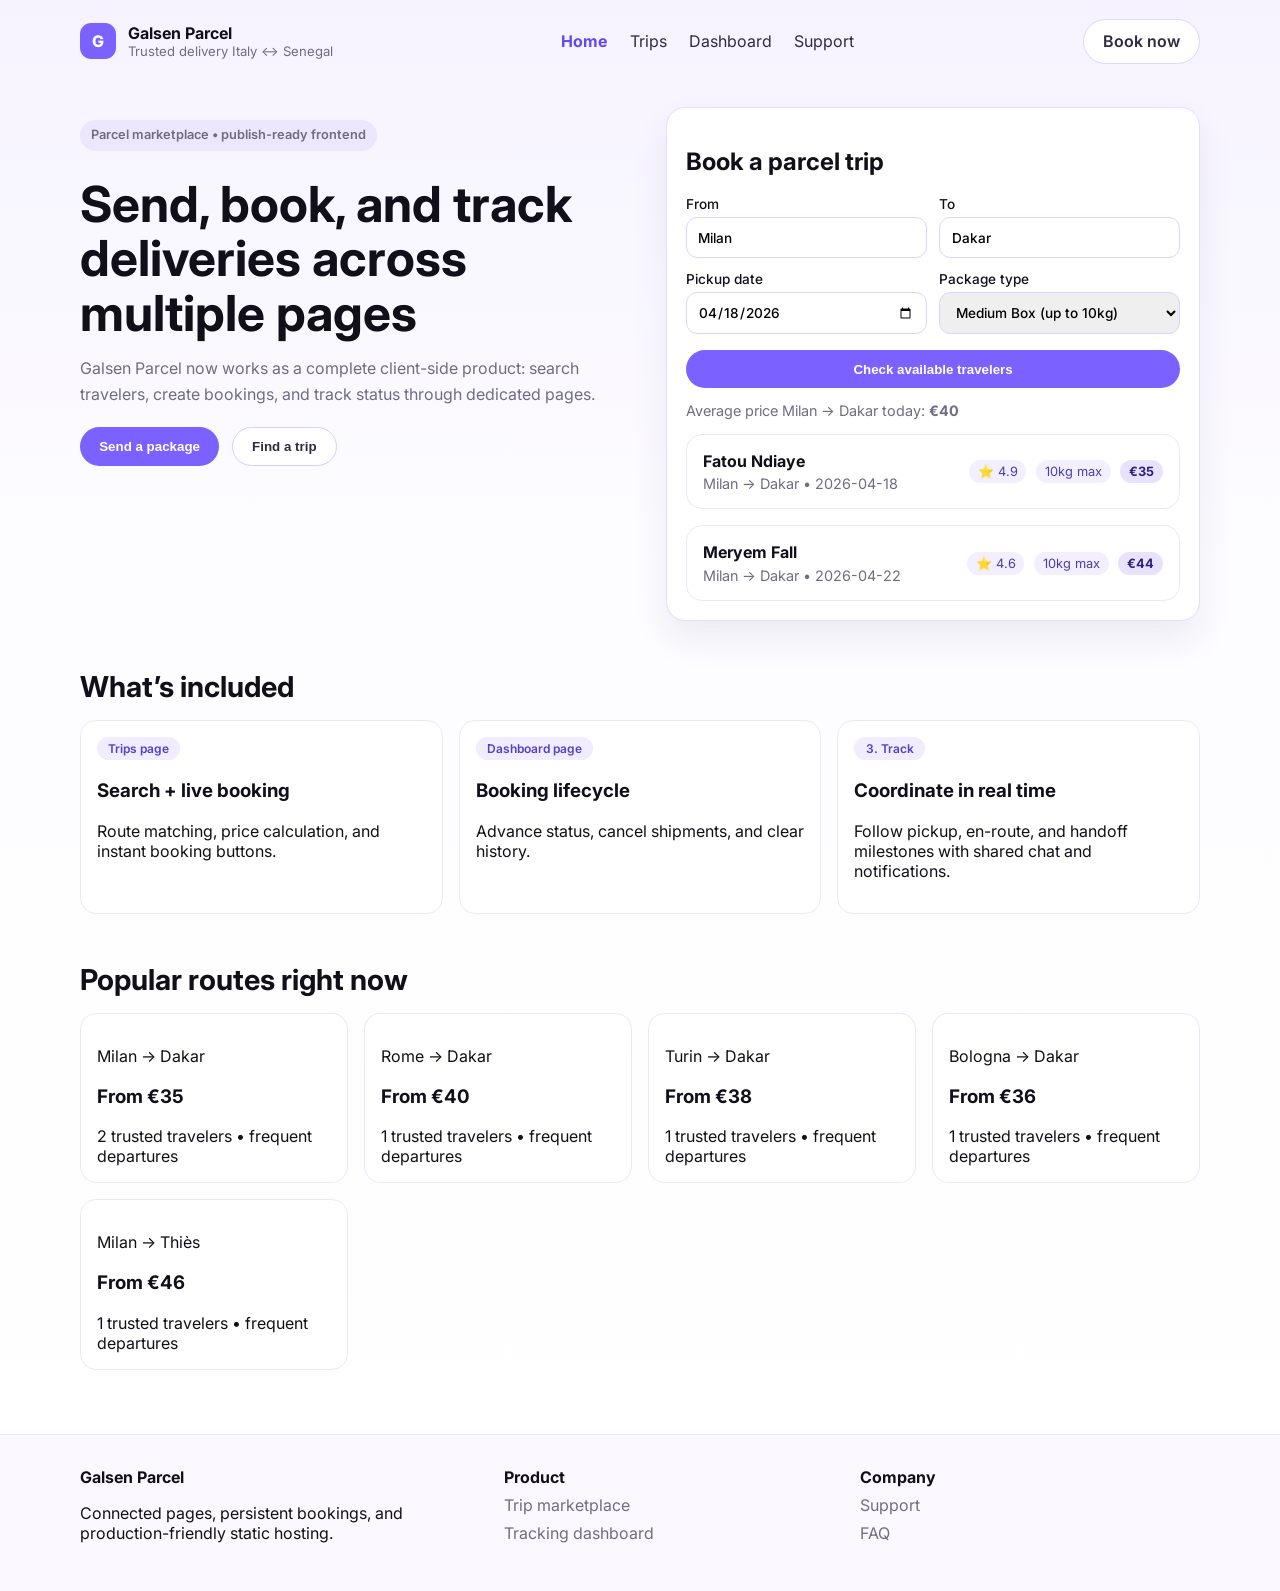
==== commit df90c595: "Merge branch 'main' into codex/make-website-dynamic-and-functional-mk01pq" ====
--- a/index.html
+++ b/index.html
@@ -3,7 +3,7 @@
   <head>
     <meta charset="UTF-8" />
     <meta name="viewport" content="width=device-width, initial-scale=1.0" />
-    <title>Galsen Parcel — Home</title>
+    <title>Galsen Parcel — Send Packages with Trusted Travelers</title>
     <script>
       (function ensureTrailingSlashForStaticHosting() {
         const { pathname, search, hash } = window.location;
@@ -13,10 +13,7 @@
         }
       })();
     </script>
-    <link
-      rel="icon"
-      href="data:image/svg+xml,%3Csvg xmlns='http://www.w3.org/2000/svg' viewBox='0 0 64 64'%3E%3Crect width='64' height='64' rx='14' fill='%237b61ff'/%3E%3Ctext x='50%25' y='55%25' text-anchor='middle' font-size='34' font-family='Arial' fill='white'%3EG%3C/text%3E%3C/svg%3E"
-    />
+    <link rel="icon" href="data:image/svg+xml,%3Csvg xmlns='http://www.w3.org/2000/svg' viewBox='0 0 64 64'%3E%3Crect width='64' height='64' rx='14' fill='%237b61ff'/%3E%3Ctext x='50%25' y='55%25' text-anchor='middle' font-size='34' font-family='Arial' fill='white'%3EG%3C/text%3E%3C/svg%3E" />
     <link rel="preconnect" href="https://fonts.googleapis.com" />
     <link rel="preconnect" href="https://fonts.gstatic.com" crossorigin />
     <link
@@ -53,15 +50,43 @@
             create bookings, and track status through dedicated pages.
           </p>
           <div class="hero-cta">
-            <a class="primary-btn" href="./trips.html">Find travelers</a>
-            <a class="secondary-btn" href="./dashboard.html">View my bookings</a>
+            <button class="primary-btn" data-scroll-target="#trips">Send a package</button>
+            <button class="secondary-btn" data-scroll-target="#trust">Find a trip</button>
           </div>
         </div>
 
-        <div class="search-card">
-          <h2>Platform status</h2>
-          <div class="stats-grid" id="home-stats"></div>
-          <p class="muted">Data syncs across pages using browser storage.</p>
+        <div class="search-card" id="trips">
+          <h2>Book a parcel trip</h2>
+          <form id="trip-search-form">
+            <div class="field-grid">
+              <label>
+                From
+                <input id="from" value="Milan" aria-label="Origin" />
+              </label>
+              <label>
+                To
+                <input id="to" value="Dakar" aria-label="Destination" />
+              </label>
+              <label>
+                Pickup date
+                <input id="pickup-date" type="date" value="2026-04-18" aria-label="Pickup date" />
+              </label>
+              <label>
+                Package type
+                <select id="package-type" aria-label="Package type">
+                  <option value="medium">Medium Box (up to 10kg)</option>
+                  <option value="large">Large Box (up to 20kg)</option>
+                  <option value="documents">Documents</option>
+                </select>
+              </label>
+            </div>
+            <button class="primary-btn full" type="submit">Check available travelers</button>
+          </form>
+          <p class="muted" id="average-price">
+            Average price Milan → Dakar today: <strong>€45</strong>
+          </p>
+
+          <div class="results" id="search-results" aria-live="polite"></div>
         </div>
       </section>
 
@@ -79,11 +104,19 @@
             <p>Advance status, cancel shipments, and clear history.</p>
           </article>
           <article class="card">
-            <p class="chip">Support page</p>
-            <h3>Contact and FAQ</h3>
-            <p>Simple support form plus operating information ready for publishing.</p>
+            <p class="chip">3. Track</p>
+            <h3>Coordinate in real time</h3>
+            <p>
+              Follow pickup, en-route, and handoff milestones with shared chat
+              and notifications.
+            </p>
           </article>
         </div>
+      </section>
+
+      <section class="wrapper" id="trust">
+        <h2 class="section-title">Popular routes right now</h2>
+        <div class="route-grid" id="route-grid"></div>
       </section>
     </main>
 
--- a/styles.css
+++ b/styles.css
@@ -204,10 +204,67 @@
   font-size: 0.9rem;
 }
 
-.feedback {
-  margin-top: 0.5rem;
+.results {
+  display: grid;
+  gap: 0.65rem;
+  margin-top: 0.8rem;
+}
+
+.result-card {
+  display: flex;
+  justify-content: space-between;
+  gap: 0.8rem;
+  border: 1px solid #ebe7ff;
+  border-radius: 0.9rem;
+  padding: 0.8rem;
+  background: #fcfbff;
+}
+
+.result-card h3 {
+  margin: 0;
+  font-size: 1rem;
+}
+
+.result-card p {
+  margin: 0.3rem 0 0;
+  color: var(--muted);
   font-size: 0.9rem;
-  min-height: 1.4rem;
+}
+
+.result-meta {
+  display: flex;
+  align-items: center;
+  gap: 0.6rem;
+  flex-wrap: wrap;
+  justify-content: flex-end;
+}
+
+.result-meta span {
+  border-radius: 999px;
+  padding: 0.25rem 0.55rem;
+  background: #f3efff;
+  font-size: 0.8rem;
+  color: #4b3fab;
+}
+
+.result-meta .price {
+  background: #e9e2ff;
+  color: #2f2378;
+  font-weight: 700;
+}
+
+.no-results {
+  margin: 0;
+  border: 1px dashed #d8cfff;
+  border-radius: 0.8rem;
+  padding: 0.7rem;
+  color: var(--muted);
+  font-size: 0.9rem;
+}
+
+.section-title {
+  margin: 4rem 0 1rem;
+  font-size: 1.8rem;
 }
 
 .feedback.success {
@@ -403,4 +460,12 @@
   .booking-actions {
     justify-content: flex-start;
   }
-}
+
+  .result-card {
+    flex-direction: column;
+  }
+
+  .result-meta {
+    justify-content: flex-start;
+  }
+}
